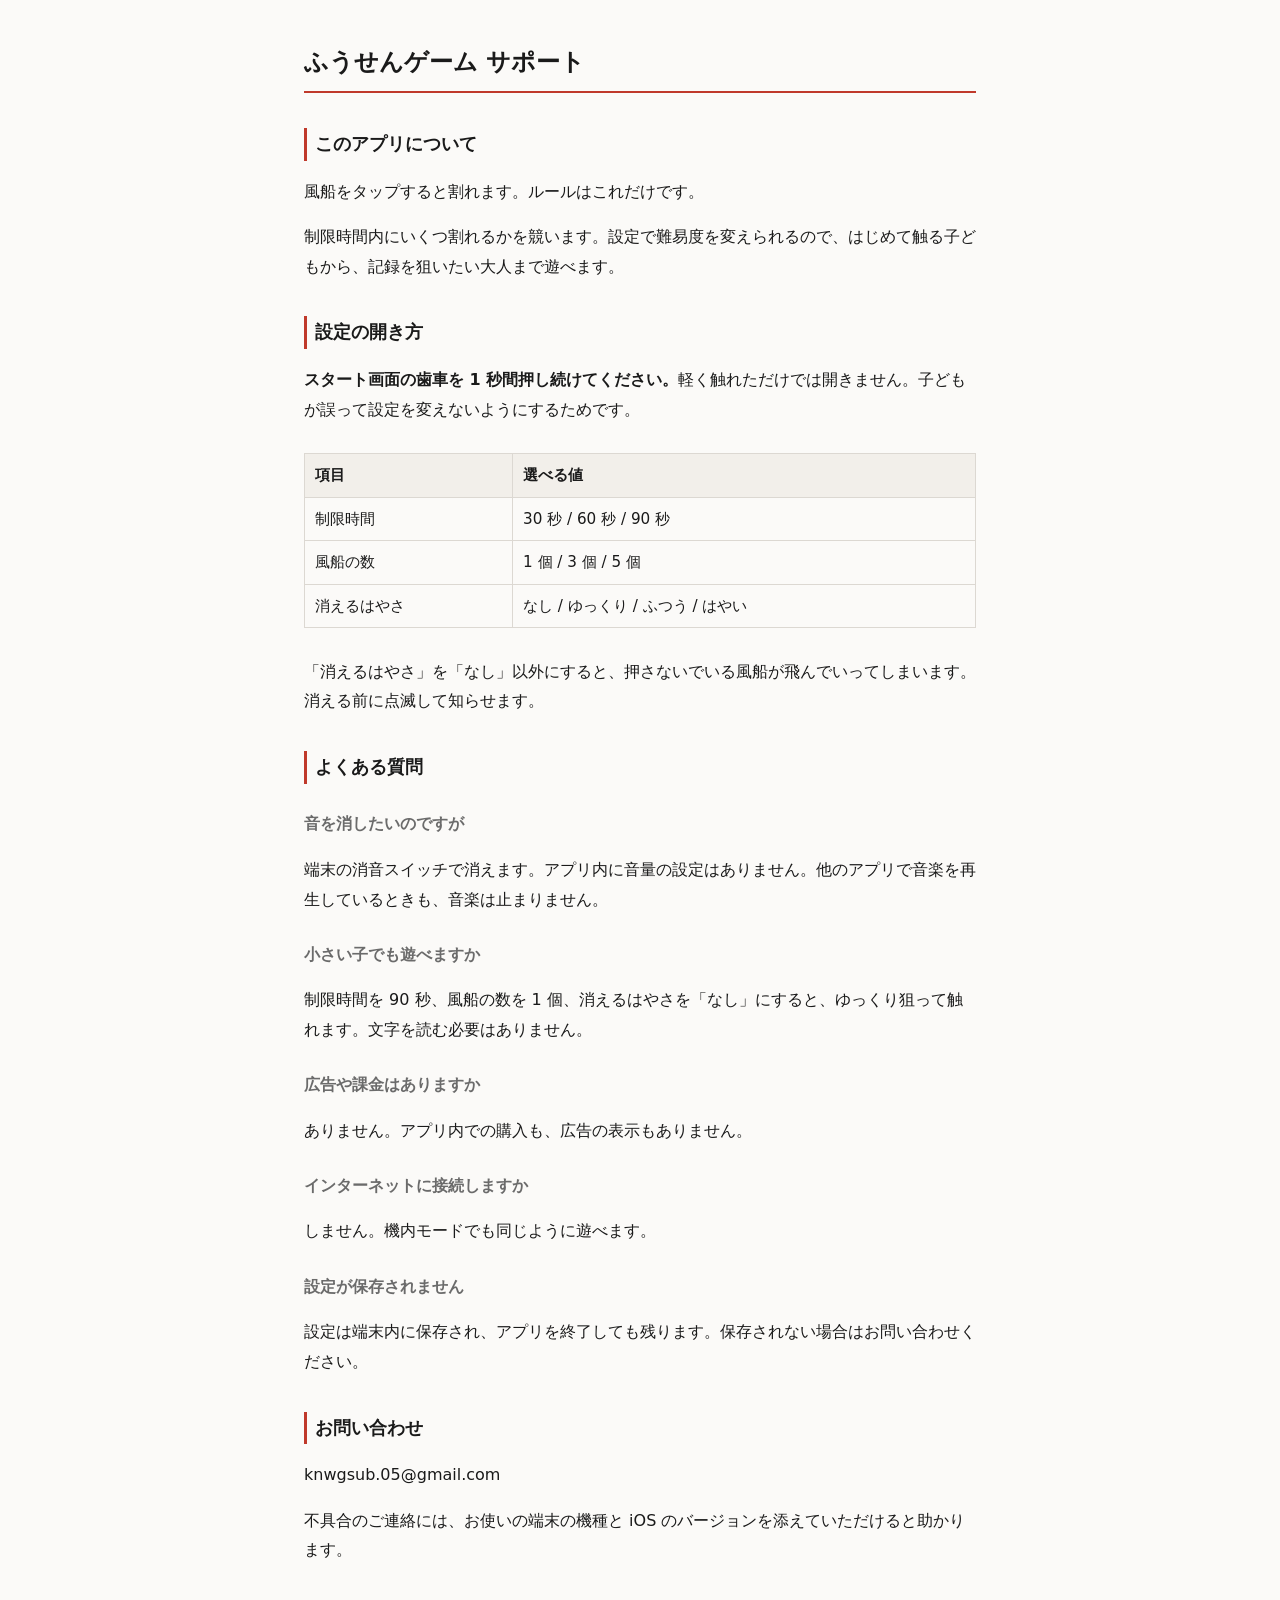
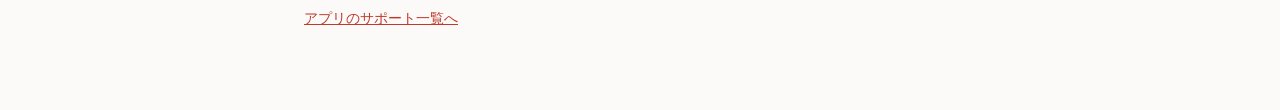
==== balloonpop/support.html @ 0244ca23 "アプリのプライバシーポリシーとサポートページを置く ふうせんゲーム (BalloonPop) のぶんを追加した。 App Store が必須とする 2 つの URL を用意するためのもの。 アプリのソ" ====
<!doctype html>
<html lang="ja">
<head>
<meta charset="utf-8">
<meta name="viewport" content="width=device-width, initial-scale=1">
<title>ふうせんゲーム サポート</title>
<link rel="stylesheet" href="../style.css">
</head>
<body><main>
<h1>ふうせんゲーム サポート</h1>

<h2>このアプリについて</h2>
<p>風船をタップすると割れます。ルールはこれだけです。</p>
<p>制限時間内にいくつ割れるかを競います。設定で難易度を変えられるので、はじめて触る子どもから、記録を狙いたい大人まで遊べます。</p>

<h2>設定の開き方</h2>
<p><strong>スタート画面の歯車を 1 秒間押し続けてください。</strong>軽く触れただけでは開きません。子どもが誤って設定を変えないようにするためです。</p>
<div class="tablewrap"><table>
<thead><tr><th>項目</th><th>選べる値</th></tr></thead>
<tbody>
<tr><td>制限時間</td><td>30 秒 / 60 秒 / 90 秒</td></tr>
<tr><td>風船の数</td><td>1 個 / 3 個 / 5 個</td></tr>
<tr><td>消えるはやさ</td><td>なし / ゆっくり / ふつう / はやい</td></tr>
</tbody>
</table></div>
<p>「消えるはやさ」を「なし」以外にすると、押さないでいる風船が飛んでいってしまいます。消える前に点滅して知らせます。</p>

<h2>よくある質問</h2>

<h3>音を消したいのですが</h3>
<p>端末の消音スイッチで消えます。アプリ内に音量の設定はありません。他のアプリで音楽を再生しているときも、音楽は止まりません。</p>

<h3>小さい子でも遊べますか</h3>
<p>制限時間を 90 秒、風船の数を 1 個、消えるはやさを「なし」にすると、ゆっくり狙って触れます。文字を読む必要はありません。</p>

<h3>広告や課金はありますか</h3>
<p>ありません。アプリ内での購入も、広告の表示もありません。</p>

<h3>インターネットに接続しますか</h3>
<p>しません。機内モードでも同じように遊べます。</p>

<h3>設定が保存されません</h3>
<p>設定は端末内に保存され、アプリを終了しても残ります。保存されない場合はお問い合わせください。</p>

<h2>お問い合わせ</h2>
<p>knwgsub.05@gmail.com</p>
<p>不具合のご連絡には、お使いの端末の機種と iOS のバージョンを添えていただけると助かります。</p>

<p class="back"><a href="../">アプリのサポート一覧へ</a></p>
</main></body>
</html>
---- style.css ----
:root { color-scheme: light dark; --fg:#1a1a1a; --bg:#fbfaf8; --muted:#6b6b6b; --line:#dcd8d2; --accent:#c0392b; --head:#f2efea; }
@media (prefers-color-scheme: dark) { :root { --fg:#e8e6e3; --bg:#15171a; --muted:#9aa0a6; --line:#31363c; --accent:#e8735f; --head:#1e2227; } }
* { box-sizing:border-box; }
body { margin:0; padding:2.5rem 1.25rem 4rem; background:var(--bg); color:var(--fg);
  font-family:"Hiragino Sans","Noto Sans JP",system-ui,sans-serif; line-height:1.85;
  -webkit-text-size-adjust:100%; }
main { max-width:42rem; margin:0 auto; }
h1 { font-size:1.5rem; border-bottom:2px solid var(--accent); padding-bottom:.4rem; margin:0 0 1.5rem; }
h2 { font-size:1.1rem; margin:2.2rem 0 .5rem; padding-left:.5rem; border-left:3px solid var(--accent); }
h3 { font-size:1rem; margin:1.6rem 0 .3rem; color:var(--muted); }
a { color:var(--accent); }
ul { padding-left:1.3rem; }
li { margin:.4rem 0; }
table { border-collapse:collapse; width:100%; font-size:.95rem; margin:.8rem 0; }
th,td { border:1px solid var(--line); padding:.45rem .6rem; text-align:left; }
th { background:var(--head); white-space:nowrap; }
.tablewrap { overflow-x:auto; }
.back { margin-top:2.5rem; font-size:.9rem; }
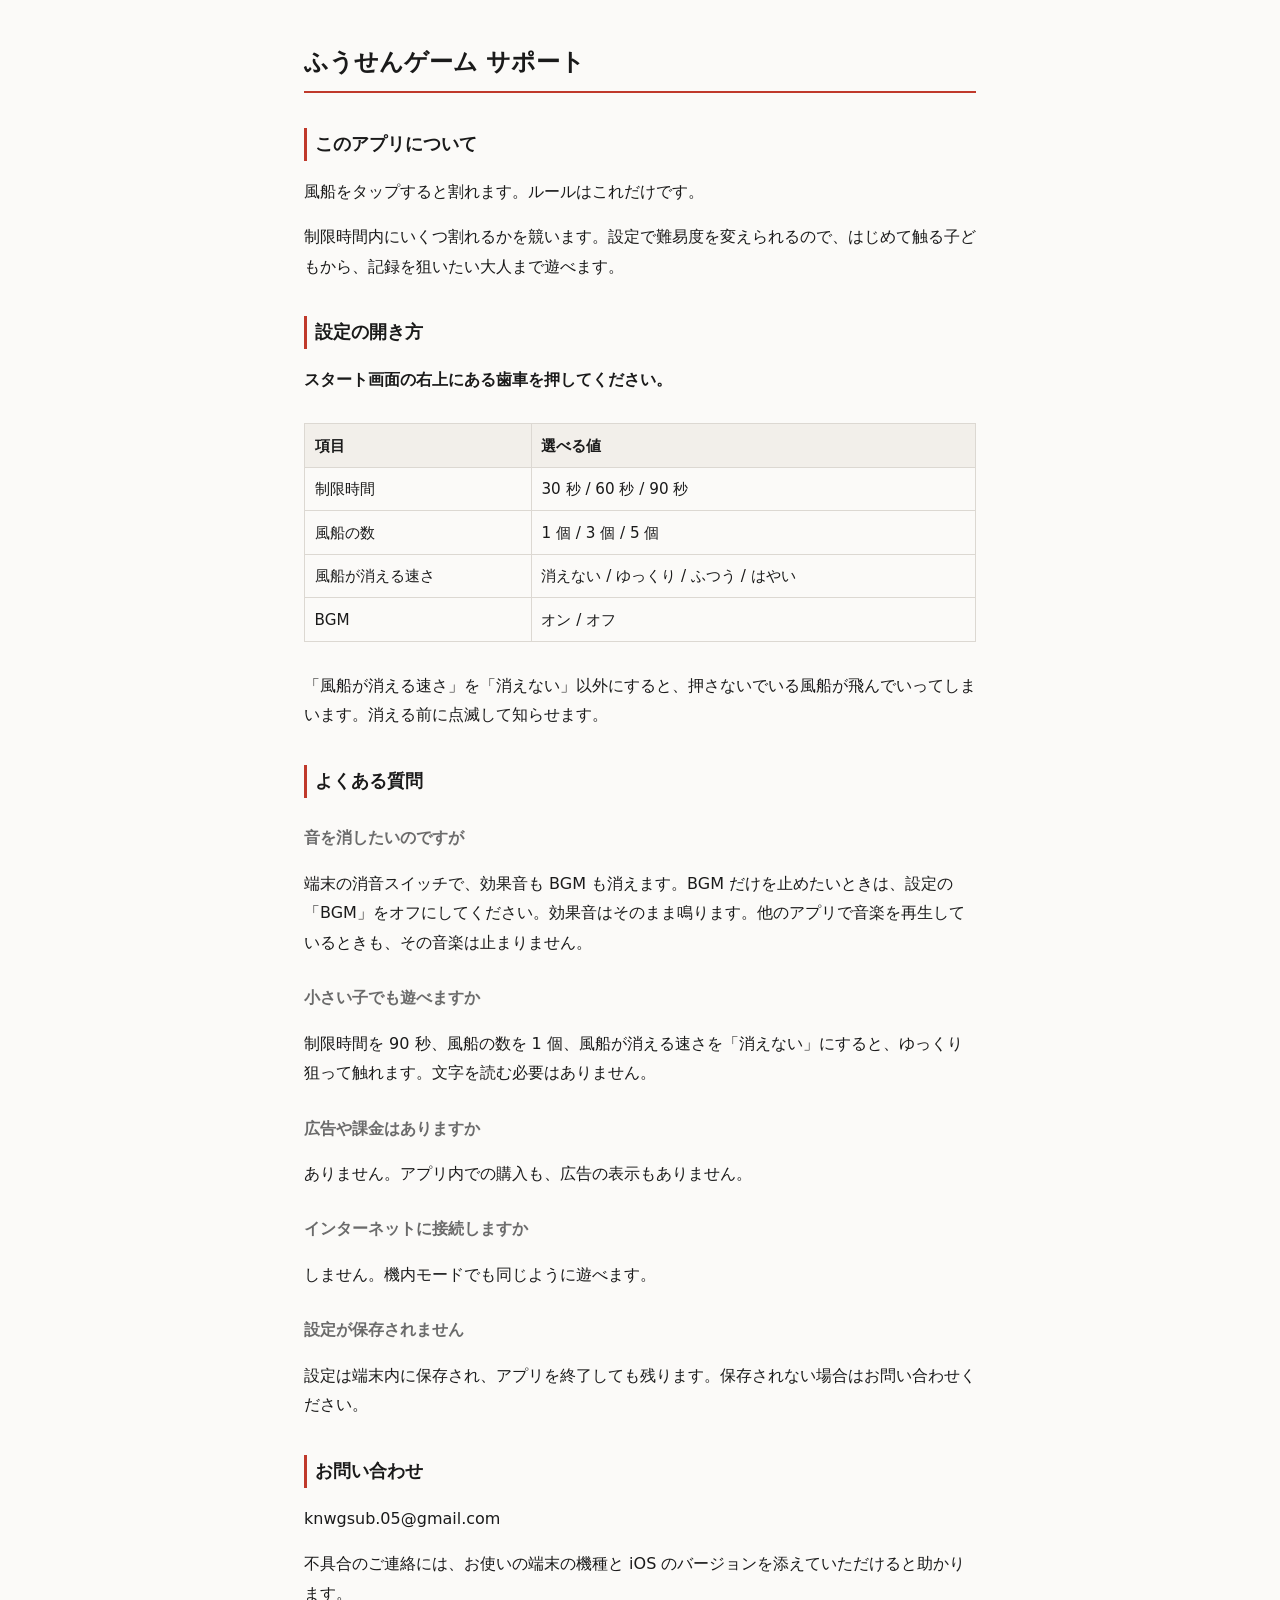
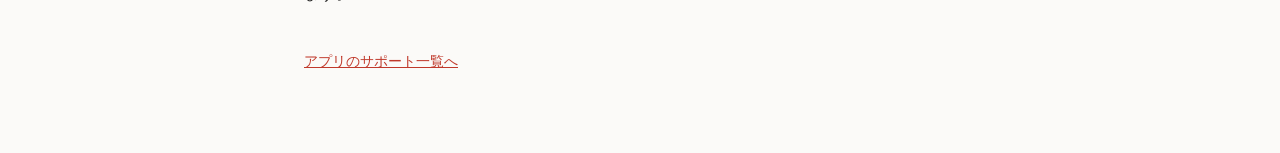
==== commit 352a9749: "ふうせんゲームのサポートページを今のアプリに合わせる 設定は歯車を 1 回押すだけで開くようになったので、長押しの説明を直した。 「消えるはやさ」を画面の表記「風船が消える速さ」(消えない / ゆっく" ====
--- a/balloonpop/support.html
+++ b/balloonpop/support.html
@@ -14,24 +14,25 @@
 <p>制限時間内にいくつ割れるかを競います。設定で難易度を変えられるので、はじめて触る子どもから、記録を狙いたい大人まで遊べます。</p>
 
 <h2>設定の開き方</h2>
-<p><strong>スタート画面の歯車を 1 秒間押し続けてください。</strong>軽く触れただけでは開きません。子どもが誤って設定を変えないようにするためです。</p>
+<p><strong>スタート画面の右上にある歯車を押してください。</strong></p>
 <div class="tablewrap"><table>
 <thead><tr><th>項目</th><th>選べる値</th></tr></thead>
 <tbody>
 <tr><td>制限時間</td><td>30 秒 / 60 秒 / 90 秒</td></tr>
 <tr><td>風船の数</td><td>1 個 / 3 個 / 5 個</td></tr>
-<tr><td>消えるはやさ</td><td>なし / ゆっくり / ふつう / はやい</td></tr>
+<tr><td>風船が消える速さ</td><td>消えない / ゆっくり / ふつう / はやい</td></tr>
+<tr><td>BGM</td><td>オン / オフ</td></tr>
 </tbody>
 </table></div>
-<p>「消えるはやさ」を「なし」以外にすると、押さないでいる風船が飛んでいってしまいます。消える前に点滅して知らせます。</p>
+<p>「風船が消える速さ」を「消えない」以外にすると、押さないでいる風船が飛んでいってしまいます。消える前に点滅して知らせます。</p>
 
 <h2>よくある質問</h2>
 
 <h3>音を消したいのですが</h3>
-<p>端末の消音スイッチで消えます。アプリ内に音量の設定はありません。他のアプリで音楽を再生しているときも、音楽は止まりません。</p>
+<p>端末の消音スイッチで、効果音も BGM も消えます。BGM だけを止めたいときは、設定の「BGM」をオフにしてください。効果音はそのまま鳴ります。他のアプリで音楽を再生しているときも、その音楽は止まりません。</p>
 
 <h3>小さい子でも遊べますか</h3>
-<p>制限時間を 90 秒、風船の数を 1 個、消えるはやさを「なし」にすると、ゆっくり狙って触れます。文字を読む必要はありません。</p>
+<p>制限時間を 90 秒、風船の数を 1 個、風船が消える速さを「消えない」にすると、ゆっくり狙って触れます。文字を読む必要はありません。</p>
 
 <h3>広告や課金はありますか</h3>
 <p>ありません。アプリ内での購入も、広告の表示もありません。</p>
